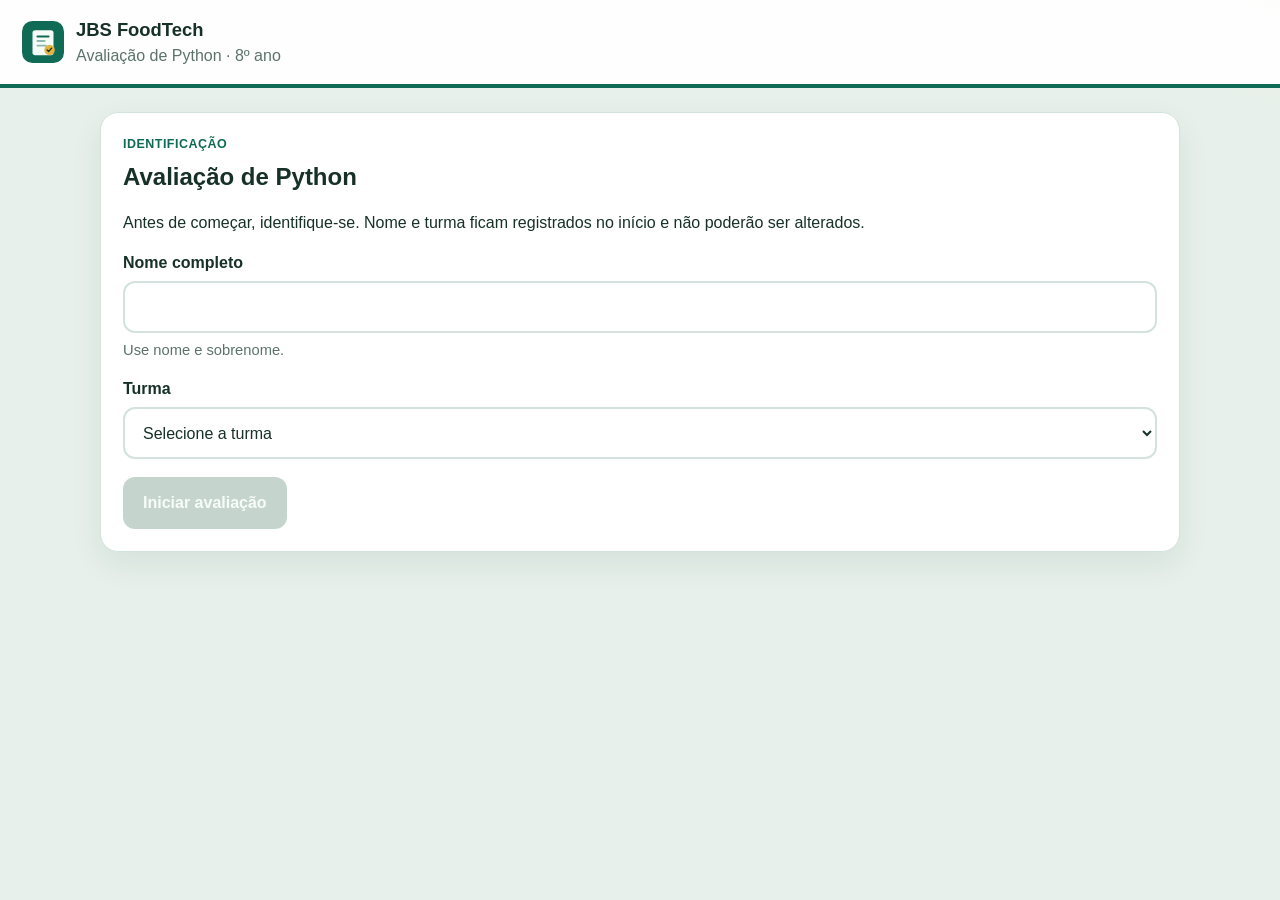
==== index.html @ ea489e87 "Publica a avaliação de Python para os alunos abrirem pelo GitHub." ====
<!DOCTYPE html>
<html lang="pt-BR">
<head>
  <meta charset="utf-8">
  <meta name="viewport" content="width=device-width, initial-scale=1">
  <meta name="robots" content="noindex">
  <title>Avaliação de Python — 8º ano</title>
  <link rel="icon" href="assets/logo.svg" type="image/svg+xml">
  <link rel="stylesheet" href="css/style.css">
</head>
<body>
  <header class="topbar">
    <div class="brand">
      <img src="assets/logo.svg" alt="" width="42" height="42">
      <div>
        <strong>JBS FoodTech</strong>
        <span>Avaliação de Python · 8º ano</span>
      </div>
    </div>
    <p id="identity-chip" class="identity-chip" hidden></p>
  </header>
  <main id="app" class="shell">
    <section class="card">
      <p>Carregando a avaliação…</p>
    </section>
  </main>
  <noscript>
    <p class="shell">Ative o JavaScript do navegador para realizar a avaliação.</p>
  </noscript>
  <script src="js/config.js"></script>
  <script src="js/questions.js"></script>
  <script src="js/pages-exam.js"></script>
  <script src="js/app.js"></script>
</body>
</html>
---- css/style.css ----
:root {
  --bg: #e7f0ea;
  --card: #ffffff;
  --ink: #173028;
  --muted: #5c726a;
  --line: #d3e3db;
  --brand: #0f6b56;
  --brand-dark: #0a4a3c;
  --brand-soft: #e5f5ef;
  --gold: #c5922a;
  --ok: #0d7a45;
  --ok-bg: #e6f6ee;
  --bad: #9f2430;
  --bad-bg: #fdecee;
  --warn-bg: #fff6e8;
  --shadow: 0 12px 32px rgba(18, 58, 46, 0.08);
  --radius: 18px;
}

* { box-sizing: border-box; }

[hidden] { display: none !important; }

html, body {
  margin: 0;
  min-height: 100%;
}

body {
  font-family: "Segoe UI", Calibri, "Trebuchet MS", sans-serif;
  color: var(--ink);
  background:
    radial-gradient(900px 420px at -10% -20%, #d7f3e6 0%, transparent 60%),
    radial-gradient(700px 380px at 110% -10%, #f3ecd0 0%, transparent 55%),
    var(--bg);
  line-height: 1.5;
}

body.exam-lock,
body.exam-lock * {
  -webkit-user-select: none;
  user-select: none;
}

body.exam-lock .editor-input {
  -webkit-user-select: text;
  user-select: text;
}

.topbar {
  display: flex;
  justify-content: space-between;
  align-items: center;
  gap: 16px;
  padding: 16px 22px;
  background: rgba(255, 255, 255, 0.92);
  border-bottom: 4px solid var(--brand);
}

.brand {
  display: flex;
  align-items: center;
  gap: 12px;
}

.brand strong {
  display: block;
  font-size: 1.15rem;
}

.brand span,
.muted {
  color: var(--muted);
}

.identity-chip {
  margin: 0;
  padding: 8px 12px;
  border-radius: 999px;
  background: var(--brand-soft);
  color: var(--brand-dark);
  font-weight: 700;
}

.shell {
  width: min(1080px, calc(100% - 28px));
  margin: 24px auto 48px;
}

.card {
  background: var(--card);
  border: 1px solid var(--line);
  border-radius: var(--radius);
  box-shadow: var(--shadow);
  padding: 22px;
}

.layout {
  display: grid;
  grid-template-columns: 260px minmax(0, 1fr);
  gap: 18px;
  align-items: start;
}

.progress-card {
  display: grid;
  gap: 8px;
}

.progress-card h2,
.card h1,
.card h2 {
  margin: 0;
}

.kicker {
  margin: 0 0 6px;
  color: var(--brand);
  font-weight: 800;
  letter-spacing: 0.04em;
  text-transform: uppercase;
  font-size: 0.78rem;
}

.bar {
  height: 12px;
  background: #e3eee8;
  border-radius: 99px;
  overflow: hidden;
}

.bar span {
  display: block;
  height: 100%;
  background: linear-gradient(90deg, var(--brand), #1d9a78);
  width: 0;
}

.p0 { width: 0; }
.p10 { width: 10%; }
.p20 { width: 20%; }
.p30 { width: 30%; }
.p40 { width: 40%; }
.p50 { width: 50%; }
.p60 { width: 60%; }
.p70 { width: 70%; }
.p80 { width: 80%; }
.p90 { width: 90%; }
.p100 { width: 100%; }

.stats {
  display: grid;
  grid-template-columns: 1fr 1fr;
  gap: 8px;
  margin-top: 8px;
}

.stat {
  padding: 10px;
  border-radius: 12px;
  background: #f5faf7;
  border: 1px solid var(--line);
}

.stat b {
  display: block;
  font-size: 1.25rem;
}

label {
  display: block;
  font-weight: 700;
  margin-bottom: 6px;
}

input[type="text"],
input[type="password"],
select {
  width: 100%;
  min-height: 52px;
  border-radius: 12px;
  border: 2px solid var(--line);
  padding: 0 14px;
  font: inherit;
  color: inherit;
  background: white;
}

input:focus,
select:focus,
textarea:focus,
.btn:focus-visible,
.option:focus-within {
  outline: 3px solid #9ad8c4;
  outline-offset: 2px;
}

.field { margin-bottom: 16px; }

.hint {
  min-height: 1.3em;
  margin: 6px 0 0;
  color: var(--muted);
  font-size: 0.92rem;
}

.actions {
  display: flex;
  flex-wrap: wrap;
  gap: 10px;
  margin-top: 18px;
}

.btn {
  min-height: 52px;
  padding: 0 18px;
  border-radius: 12px;
  border: 2px solid transparent;
  font: inherit;
  font-weight: 800;
  cursor: pointer;
}

.btn:disabled {
  cursor: not-allowed;
  background: #c5d5ce;
  color: #f7fbf9;
  border-color: transparent;
}

.btn-primary {
  background: var(--brand);
  color: white;
}

.btn-primary:hover:not(:disabled) { background: var(--brand-dark); }

.btn-secondary {
  background: white;
  color: var(--brand-dark);
  border-color: var(--brand);
}

.topic {
  display: inline-block;
  margin-bottom: 8px;
  padding: 4px 10px;
  border-radius: 999px;
  background: var(--brand-soft);
  color: var(--brand-dark);
  font-weight: 800;
  font-size: 0.85rem;
}

.prompt {
  font-size: 1.08rem;
  margin-top: 0;
}

.code-view {
  margin: 14px 0;
  padding: 14px 16px;
  overflow: auto;
  border-radius: 12px;
  background: #f4f8f6;
  border: 1px solid var(--line);
  font-family: Consolas, "Cascadia Mono", "Courier New", monospace;
  font-size: 0.98rem;
  line-height: 1.55;
}

.tok-key { color: #0b5f4d; font-weight: 700; }
.tok-string { color: #8a5a12; }
.tok-number { color: #1d4e89; }
.tok-comment { color: #6d7f78; }

.choices, .statements { display: grid; gap: 10px; }

.option, .statement {
  display: grid;
  grid-template-columns: auto 1fr;
  gap: 12px;
  align-items: start;
  padding: 14px;
  border: 2px solid var(--line);
  border-radius: 14px;
  background: white;
  cursor: pointer;
}

.option:has(input:checked),
.statement .choices-inline input:checked + span,
.selected {
  border-color: var(--brand);
  background: var(--brand-soft);
}

.statement { grid-template-columns: 1fr; cursor: default; }

.choices-inline {
  display: flex;
  flex-wrap: wrap;
  gap: 8px;
}

.choices-inline label {
  display: flex;
  align-items: center;
  gap: 8px;
  margin: 0;
  padding: 8px 12px;
  border: 2px solid var(--line);
  border-radius: 999px;
  background: white;
  font-weight: 700;
}

.mark {
  font-weight: 800;
}

.mark.ok { color: var(--ok); }
.mark.bad { color: var(--bad); }

.banner {
  margin-top: 16px;
  padding: 14px 16px;
  border-radius: 14px;
}

.banner.ok { background: var(--ok-bg); color: #0c5b34; }
.banner.bad { background: var(--bad-bg); color: #7d1d27; }
.banner.info { background: var(--warn-bg); color: #6d5314; }

.editor {
  display: grid;
  grid-template-columns: 46px minmax(0, 1fr);
  min-height: 260px;
  border: 1px solid var(--line);
  border-radius: 14px;
  overflow: hidden;
  background: #f7faf8;
}

.editor-gutter {
  padding: 14px 0;
  background: #e7f2ec;
  color: #5d766c;
  text-align: right;
  font-family: Consolas, "Cascadia Mono", "Courier New", monospace;
  font-size: 15px;
  line-height: 24px;
  overflow: hidden;
  user-select: none;
}

.editor-gutter span { display: block; padding-right: 8px; }

.editor-stage { position: relative; min-height: 260px; }

.editor-highlight,
.editor-input {
  margin: 0;
  border: 0;
  padding: 14px 16px;
  width: 100%;
  min-height: 260px;
  box-sizing: border-box;
  font-family: Consolas, "Cascadia Mono", "Courier New", monospace;
  font-size: 15px;
  line-height: 24px;
  tab-size: 4;
  white-space: pre;
  letter-spacing: 0;
}

.editor-highlight {
  position: absolute;
  inset: 0;
  overflow: hidden;
  pointer-events: none;
  color: var(--ink);
}

.editor-input {
  position: relative;
  display: block;
  resize: none;
  overflow: auto;
  background: transparent;
  color: transparent;
  caret-color: var(--ink);
}

.editor-caption {
  margin: 12px 0 8px;
  font-weight: 800;
}

.score-ring {
  width: 120px;
  height: 120px;
  border-radius: 50%;
  display: grid;
  place-items: center;
  background: var(--brand-soft);
  color: var(--brand-dark);
  font-size: 2rem;
  font-weight: 900;
  margin-bottom: 8px;
}

.review {
  display: grid;
  grid-template-columns: repeat(auto-fit, minmax(140px, 1fr));
  gap: 8px;
  padding: 0;
  margin: 16px 0 0;
  list-style: none;
}

.review li {
  padding: 8px 10px;
  border-radius: 10px;
  background: #f5faf7;
  border: 1px solid var(--line);
}

.table-wrap { overflow-x: auto; }

table {
  width: 100%;
  border-collapse: collapse;
}

th, td {
  text-align: left;
  padding: 10px 8px;
  border-bottom: 1px solid var(--line);
  vertical-align: top;
}

th { font-size: 0.88rem; }

.filters { display: flex; flex-wrap: wrap; gap: 8px; margin: 12px 0; }

.filters button[aria-pressed="true"] {
  background: var(--brand);
  color: white;
}

.text-link { color: var(--brand-dark); font-weight: 800; }

@media (max-width: 800px) {
  .layout { grid-template-columns: 1fr; }
  .topbar { align-items: flex-start; flex-direction: column; }
  .btn { width: 100%; }
  .actions { flex-direction: column; }
}

@media (min-width: 801px) {
  .progress-card { position: sticky; top: 16px; }
}

@media (prefers-reduced-motion: reduce) {
  * { scroll-behavior: auto; }
}
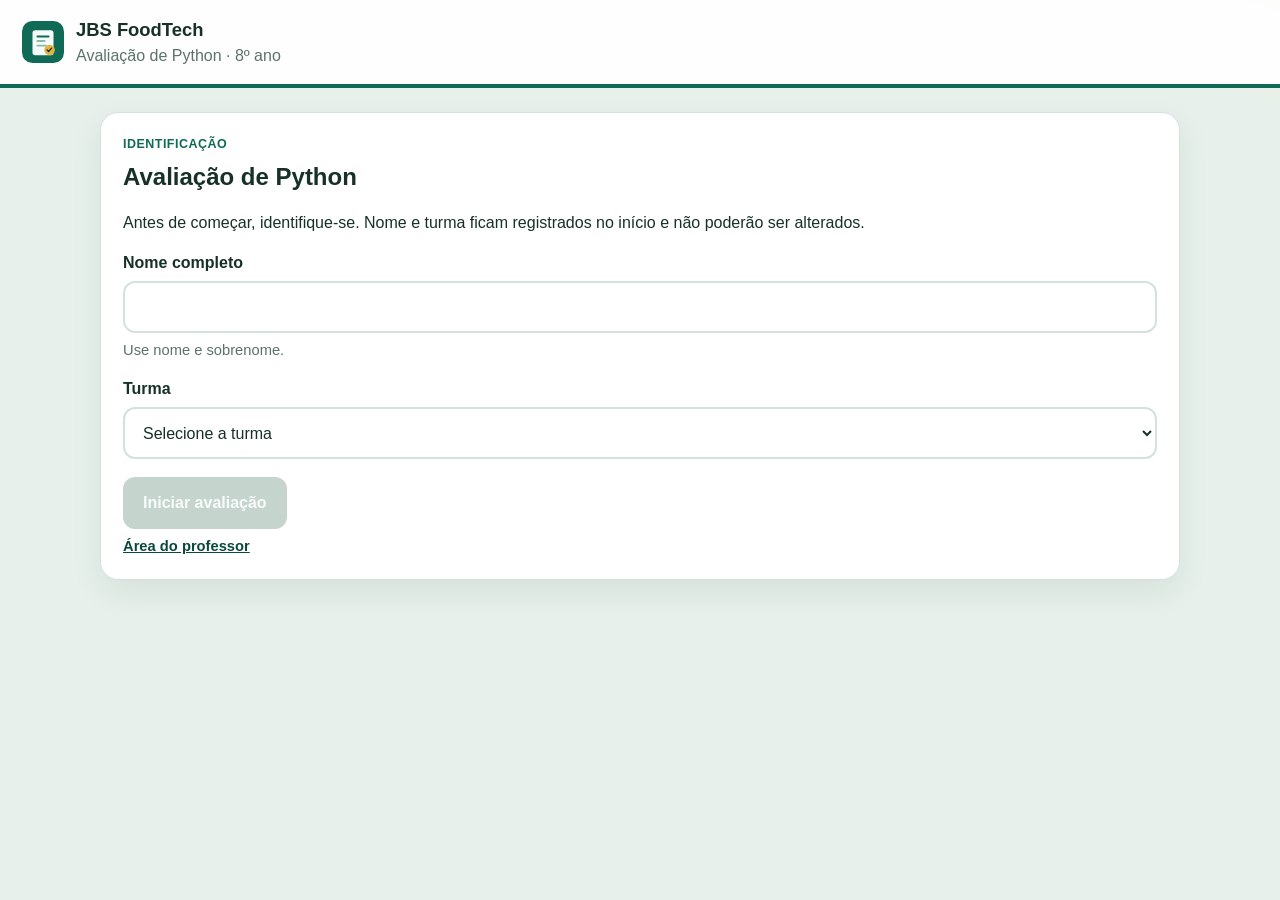
==== commit 3e786ad5: "Força a prova de 20 questões quando o navegador ainda guarda a versão de 10." ====
--- a/index.html
+++ b/index.html
@@ -6,7 +6,7 @@
   <meta name="robots" content="noindex">
   <title>Avaliação de Python — 8º ano</title>
   <link rel="icon" href="assets/logo.svg" type="image/svg+xml">
-  <link rel="stylesheet" href="css/style.css">
+  <link rel="stylesheet" href="css/style.css?v=20">
 </head>
 <body>
   <header class="topbar">
@@ -27,9 +27,9 @@
   <noscript>
     <p class="shell">Ative o JavaScript do navegador para realizar a avaliação.</p>
   </noscript>
-  <script src="js/config.js"></script>
-  <script src="js/questions.js"></script>
-  <script src="js/pages-exam.js"></script>
-  <script src="js/app.js"></script>
+  <script src="js/config.js?v=20"></script>
+  <script src="js/questions.js?v=20"></script>
+  <script src="js/pages-exam.js?v=20"></script>
+  <script src="js/app.js?v=20"></script>
 </body>
 </html>
--- a/css/style.css
+++ b/css/style.css
@@ -137,15 +137,25 @@
 }
 
 .p0 { width: 0; }
+.p5 { width: 5%; }
 .p10 { width: 10%; }
+.p15 { width: 15%; }
 .p20 { width: 20%; }
+.p25 { width: 25%; }
 .p30 { width: 30%; }
+.p35 { width: 35%; }
 .p40 { width: 40%; }
+.p45 { width: 45%; }
 .p50 { width: 50%; }
+.p55 { width: 55%; }
 .p60 { width: 60%; }
+.p65 { width: 65%; }
 .p70 { width: 70%; }
+.p75 { width: 75%; }
 .p80 { width: 80%; }
+.p85 { width: 85%; }
 .p90 { width: 90%; }
+.p95 { width: 95%; }
 .p100 { width: 100%; }
 
 .stats {
